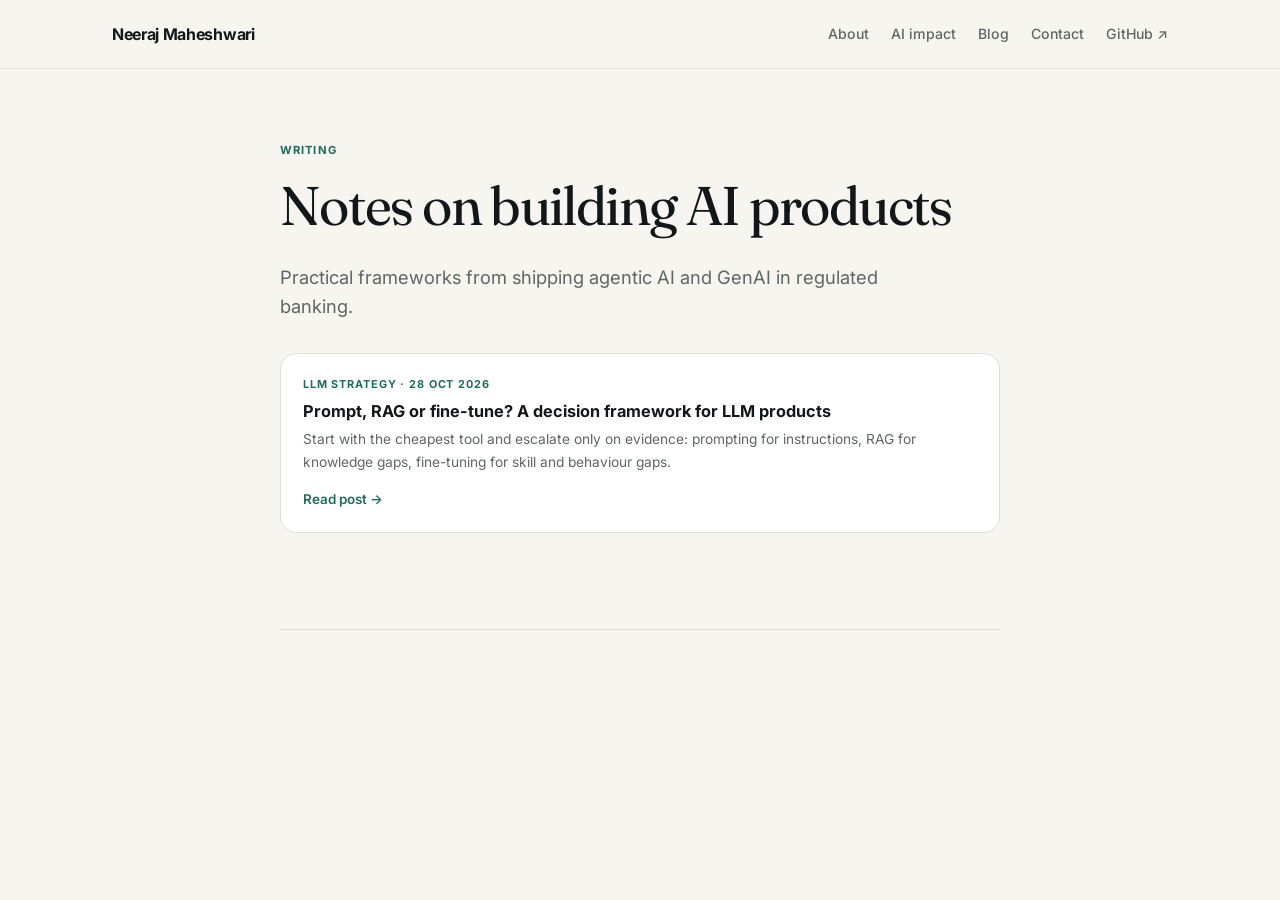
==== blog/index.html @ b1b87d0f "Add blog with post: Prompt, RAG or fine-tune? A decision framework for LLM products Co-Authored-By: " ====
<!doctype html>
<html lang="en">
<head>
  <meta charset="utf-8">
  <meta name="viewport" content="width=device-width, initial-scale=1">
  <meta name="description" content="Notes by Neeraj Maheshwari on building AI and GenAI products in banking and fintech.">
  <meta name="theme-color" content="#0f2a2e">
  <title>Blog | Neeraj Maheshwari</title>
  <link rel="preconnect" href="https://fonts.googleapis.com">
  <link rel="preconnect" href="https://fonts.gstatic.com" crossorigin>
  <link href="https://fonts.googleapis.com/css2?family=Fraunces:opsz,wght@9..144,400;9..144,500&family=Inter:wght@400;500;600;700&display=swap" rel="stylesheet">
  <link rel="stylesheet" href="../styles.css">
  <link rel="stylesheet" href="blog.css">
</head>
<body>
<header class="site-header">
  <div class="header-inner">
    <a class="name" href="../index.html">Neeraj Maheshwari</a>
    <nav aria-label="Main">
      <a href="../index.html#about">About</a>
      <a href="../index.html#impact">AI impact</a>
      <a href="index.html">Blog</a>
      <a href="../index.html#contact">Contact</a>
      <a href="https://github.com/Neeraj-Mh" target="_blank" rel="noreferrer">GitHub ↗</a>
    </nav>
  </div>
</header>

<main>
  <section class="blog-index">
    <p class="label">Writing</p>
    <h1>Notes on building AI products</h1>
    <p class="lead">Practical frameworks from shipping agentic AI and GenAI in regulated banking.</p>
    <ul class="post-list">
      <li>
        <a class="document" href="prompt-rag-or-fine-tune.html">
          <small>LLM strategy · 28 Oct 2026</small>
          <strong>Prompt, RAG or fine-tune? A decision framework for LLM products</strong>
          <span>Start with the cheapest tool and escalate only on evidence: prompting for instructions, RAG for knowledge gaps, fine-tuning for skill and behaviour gaps.</span>
          <em>Read post →</em>
        </a>
      </li>
    </ul>
  </section>
</main>
</body>
</html>
---- styles.css ----
:root {
  --bg: #f6f5f0;
  --surface: #ffffff;
  --surface-alt: #e9efec;
  --ink: #12181a;
  --muted: #5d6764;
  --line: #dcdfd8;
  --accent: #1f6b5c;
  --accent-soft: #d6e8e1;
  --dark: #0f2a2e;
  --on-dark: #eef5f2;
  --serif: "Fraunces", Georgia, serif;
  --sans: "Inter", system-ui, -apple-system, "Segoe UI", Arial, sans-serif;
}

@media (prefers-color-scheme: dark) {
  :root {
    --bg: #0d1415;
    --surface: #142022;
    --surface-alt: #172628;
    --ink: #e8efec;
    --muted: #9aa9a5;
    --line: #253538;
    --accent: #6fcfb3;
    --accent-soft: #1d3a36;
    --dark: #081011;
  }
}

* { box-sizing: border-box; }
html { scroll-behavior: smooth; scroll-padding-top: 80px; }
body { margin: 0; background: var(--bg); color: var(--ink); font: 16px/1.65 var(--sans); -webkit-font-smoothing: antialiased; }
a { color: inherit; }

/* Header */
.site-header { position: sticky; top: 0; z-index: 10; background: color-mix(in srgb, var(--bg) 88%, transparent); backdrop-filter: blur(10px); border-bottom: 1px solid var(--line); }
.header-inner, main, .footer-inner { max-width: 1120px; margin: 0 auto; padding: 0 32px; }
.header-inner { min-height: 68px; display: flex; align-items: center; justify-content: space-between; gap: 24px; }
.name { text-decoration: none; font-weight: 700; letter-spacing: -.02em; }
nav { display: flex; gap: 22px; flex-wrap: wrap; }
nav a { color: var(--muted); text-decoration: none; font-size: .88rem; font-weight: 500; }
nav a:hover { color: var(--accent); }

/* Sections */
main section { padding: 88px 0; border-bottom: 1px solid var(--line); }
.section-head { display: flex; align-items: baseline; gap: 16px; margin-bottom: 32px; }
.kicker { margin: 0; font-size: .78rem; font-weight: 700; color: var(--accent); letter-spacing: .08em; }
h1, h2 { font-family: var(--serif); font-weight: 400; letter-spacing: -.03em; }
h2 { font-size: clamp(1.9rem, 3.4vw, 2.5rem); line-height: 1.1; margin: 0; }
h3 { font-size: 1.02rem; line-height: 1.35; margin: 0 0 8px; }
.label, .card-tag { text-transform: uppercase; letter-spacing: .1em; font-size: .7rem; font-weight: 700; color: var(--accent); margin: 0 0 18px; }
.card-tag { margin-bottom: 10px; }

/* Hero */
.hero { display: grid; grid-template-columns: 1.4fr .8fr; gap: 64px; align-items: center; padding: 96px 0 72px; border-bottom: 0; }
.hero h1 { font-size: clamp(2.6rem, 5.4vw, 4.4rem); line-height: 1.02; margin: 0; }
.hero h1 em { font-style: italic; color: var(--accent); }
.lead { max-width: 600px; font-size: 1.15rem; line-height: 1.6; color: var(--muted); margin: 28px 0 32px; }
.cta-row { display: flex; flex-wrap: wrap; align-items: center; gap: 12px 14px; }
.button { display: inline-block; background: var(--ink); color: var(--bg); padding: 12px 20px; text-decoration: none; font-size: .9rem; font-weight: 600; border-radius: 999px; border: 1px solid var(--ink); transition: transform .15s ease, background .15s ease; }
.button:hover { transform: translateY(-1px); background: var(--accent); border-color: var(--accent); }
.button-ghost { background: transparent; color: var(--ink); }
.button-ghost:hover { color: var(--bg); }
.plain-link { margin-left: 6px; font-weight: 600; text-decoration: none; font-size: .9rem; }
.plain-link:hover { color: var(--accent); }
.portrait-wrap { aspect-ratio: 1; border-radius: 28px; overflow: hidden; background: var(--surface-alt); box-shadow: 0 30px 60px -30px rgba(15, 42, 46, .45); }
.portrait { width: 100%; height: 100%; object-fit: cover; display: block; }

/* Stats */
.stats { display: grid; grid-template-columns: repeat(4, 1fr); gap: 0; padding: 0; border: 1px solid var(--line); border-radius: 20px; background: var(--surface); margin-bottom: 0; overflow: hidden; }
.stats div { padding: 26px 24px; border-left: 1px solid var(--line); }
.stats div:first-child { border-left: 0; }
.stats strong { display: block; font-family: var(--serif); font-weight: 500; font-size: 2.3rem; line-height: 1; color: var(--accent); margin-bottom: 8px; }
.stats span { font-size: .86rem; color: var(--muted); }
main section.stats { border-bottom: 1px solid var(--line); }

/* About */
.prose { display: grid; grid-template-columns: 1fr 1fr; gap: 32px; }
.prose p { margin: 0; color: var(--muted); font-size: 1.02rem; }

/* Impact */
.impact-grid { display: grid; grid-template-columns: repeat(3, 1fr); gap: 18px; }
.impact-card { background: var(--surface); border: 1px solid var(--line); border-radius: 18px; padding: 28px; display: flex; flex-direction: column; }
.impact-card h3 { font-size: 1.2rem; }
.impact-card p { margin: 0; color: var(--muted); font-size: .94rem; }
.impact-card .card-tag { color: var(--accent); }
.impact-card .metric { margin-top: auto; padding-top: 18px; color: var(--accent); font-weight: 700; font-size: .95rem; }

/* Approach */
.steps { list-style: none; padding: 0; margin: 0; display: grid; grid-template-columns: repeat(5, 1fr); gap: 16px; counter-reset: step; }
.steps li { counter-increment: step; background: var(--surface); border: 1px solid var(--line); border-radius: 16px; padding: 22px 20px; }
.steps li::before { content: counter(step, decimal-leading-zero); display: block; font-family: var(--serif); font-size: 1.6rem; color: var(--accent); margin-bottom: 10px; }
.steps p { margin: 0; font-size: .88rem; color: var(--muted); }

/* Domains */
.domain-grid { display: grid; grid-template-columns: repeat(3, 1fr); gap: 36px 32px; }
.domain-grid div { border-top: 2px solid var(--accent); padding-top: 16px; }
.domain-grid p { margin: 0; font-size: .9rem; color: var(--muted); }

/* Experience */
.job { display: grid; grid-template-columns: 180px 1fr; gap: 28px; padding: 28px 0; border-top: 1px solid var(--line); }
.date { font-size: .84rem; color: var(--muted); margin: 2px 0 0; font-variant-numeric: tabular-nums; }
.job h3 { font-size: 1.1rem; }
.company { color: var(--accent); font-size: .9rem; font-weight: 500; margin: 0 0 12px; }
.job p:last-child { margin-bottom: 0; color: var(--muted); font-size: .93rem; }
.job ul { margin: 0; padding-left: 18px; font-size: .92rem; color: var(--muted); }
.job li { margin-bottom: 6px; }
.job li::marker { color: var(--accent); }

/* Work library */
.intro-text { max-width: 720px; color: var(--muted); margin: 0 0 12px; }
.sub-head { margin: 36px 0 16px; font-size: .78rem; text-transform: uppercase; letter-spacing: .1em; color: var(--muted); }
.card-list { display: grid; grid-template-columns: repeat(2, minmax(0, 1fr)); gap: 16px; }
.document { display: flex; flex-direction: column; gap: 6px; background: var(--surface); border: 1px solid var(--line); border-radius: 16px; padding: 22px; text-decoration: none; color: var(--ink); transition: border-color .15s ease, transform .15s ease; }
.document:hover { border-color: var(--accent); transform: translateY(-2px); }
.document small { color: var(--accent); text-transform: uppercase; font-size: .68rem; font-weight: 700; letter-spacing: .08em; }
.document strong { font-size: 1.02rem; line-height: 1.35; }
.document span { font-size: .86rem; color: var(--muted); white-space: pre-line; }
.document em { margin-top: auto; padding-top: 8px; font-style: normal; font-size: .84rem; font-weight: 600; color: var(--accent); }
.note { font-size: .86rem; color: var(--muted); }

/* Skills & education */
.tags { display: flex; flex-wrap: wrap; gap: 10px; padding: 0; margin: 0 0 40px; list-style: none; }
.tags li { background: var(--accent-soft); color: var(--ink); padding: 7px 14px; border-radius: 999px; font-size: .85rem; font-weight: 500; }
.edu-grid { display: grid; grid-template-columns: repeat(3, 1fr); gap: 18px; }
.edu-grid div { background: var(--surface); border: 1px solid var(--line); border-radius: 16px; padding: 22px; }
.edu-grid p:last-child { margin: 0; color: var(--muted); font-size: .9rem; }

/* Footer */
footer { background: var(--dark); color: var(--on-dark); padding: 88px 0 48px; }
footer h2 { max-width: 640px; margin-bottom: 24px; }
footer p { margin: 0 0 12px; }
footer a { color: #8ee0c6; font-weight: 600; text-decoration: none; }
footer a:hover { text-decoration: underline; }
footer small { color: #93a8a3; }

@media (max-width: 900px) {
  .impact-grid, .steps { grid-template-columns: 1fr 1fr; }
  .domain-grid, .edu-grid { grid-template-columns: 1fr 1fr; }
  .stats { grid-template-columns: 1fr 1fr; }
  .stats div:nth-child(3) { border-left: 0; }
  .stats div:nth-child(n+3) { border-top: 1px solid var(--line); }
}

@media (max-width: 700px) {
  .header-inner, main, .footer-inner { padding: 0 16px; }
  .header-inner { display: block; padding-top: 14px; padding-bottom: 12px; }
  nav { margin-top: 8px; gap: 8px 14px; }
  .hero { grid-template-columns: 1fr; gap: 36px; padding: 48px 0; }
  .portrait-wrap { max-width: 320px; }
  main section { padding: 60px 0; }
  .prose, .impact-grid, .steps, .domain-grid, .card-list, .edu-grid { grid-template-columns: 1fr; }
  .job { grid-template-columns: 1fr; gap: 6px; }
  .stats span { font-size: .8rem; }
  .stats strong { font-size: 1.9rem; }
}

@media (prefers-reduced-motion: reduce) {
  html { scroll-behavior: auto; }
  .button, .document { transition: none; }
}

/* Requirement documents show a one-line preview */
.document-compact { min-width: 0; }
.document-compact span { white-space: nowrap; overflow: hidden; text-overflow: ellipsis; }
---- blog/blog.css ----
/* Blog styles — builds on ../styles.css tokens */
.post, .blog-index { max-width: 720px; margin: 0 auto; padding: 72px 0 96px; }
.post-meta { color: var(--muted); font-size: .88rem; margin: 0 0 8px; }
.post h1, .blog-index h1 { font-size: clamp(2.2rem, 4.6vw, 3.4rem); line-height: 1.05; margin: 0 0 20px; }
.post .lead { margin: 0 0 40px; }
.post h2 { font-size: clamp(1.5rem, 2.8vw, 1.9rem); margin: 56px 0 16px; }
.post h3 { font-size: 1.12rem; margin: 32px 0 10px; }
.post p, .post li { font-size: 1.04rem; line-height: 1.75; }
.post ul { padding-left: 20px; }
.post li { margin-bottom: 8px; }
.post li::marker { color: var(--accent); }
.post code { font-size: .92em; background: var(--surface-alt); padding: 2px 6px; border-radius: 6px; }
.callout { background: var(--accent-soft); border-left: 3px solid var(--accent); border-radius: 0 14px 14px 0; padding: 18px 22px; margin: 28px 0; }
.callout p { margin: 0; }
.stage { display: inline-block; font-size: .72rem; font-weight: 700; letter-spacing: .1em; text-transform: uppercase; color: var(--accent); margin-bottom: 4px; }
.compare { width: 100%; border-collapse: collapse; margin: 24px 0; font-size: .93rem; }
.compare th, .compare td { text-align: left; padding: 12px 10px; border-bottom: 1px solid var(--line); vertical-align: top; }
.compare th { font-size: .74rem; text-transform: uppercase; letter-spacing: .08em; color: var(--muted); }
.table-wrap { overflow-x: auto; }
figure { margin: 32px 0; }
figure svg { width: 100%; height: auto; display: block; }
figcaption { text-align: center; font-size: .85rem; color: var(--muted); margin-top: 10px; }
.fc-box { fill: var(--surface); stroke: var(--line); stroke-width: 1.5; }
.fc-q { fill: var(--surface-alt); stroke: var(--accent); stroke-width: 1.5; }
.fc-go { fill: var(--accent-soft); stroke: var(--accent); stroke-width: 1.5; }
.fc-text { fill: var(--ink); font: 600 13px var(--sans); }
.fc-small { fill: var(--muted); font: 600 11px var(--sans); letter-spacing: .06em; }
.fc-line { stroke: var(--muted); stroke-width: 1.5; fill: none; }
.fc-arrow { fill: var(--muted); }
.back { display: inline-block; margin-top: 48px; font-weight: 600; text-decoration: none; color: var(--accent); }
.post-list { list-style: none; padding: 0; margin: 32px 0 0; display: grid; gap: 16px; }
@media (max-width: 700px) {
  .post, .blog-index { padding: 40px 0 64px; }
}
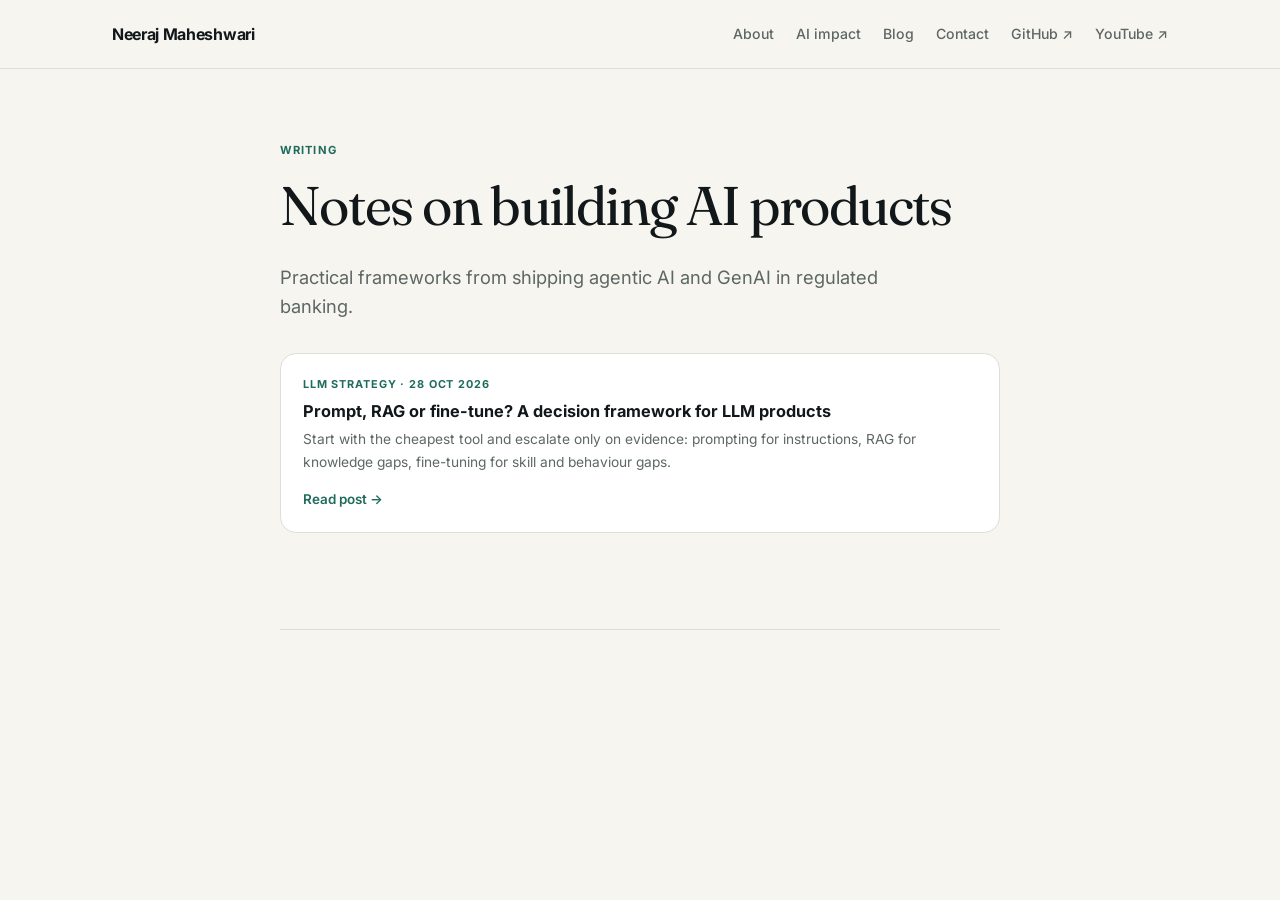
==== commit 3f2acb81: "Update site from AI PM / FDE résumé and add YouTube channel Adds the Forward Deployed Engineer posit" ====
--- a/blog/index.html
+++ b/blog/index.html
@@ -22,6 +22,7 @@
       <a href="index.html">Blog</a>
       <a href="../index.html#contact">Contact</a>
       <a href="https://github.com/Neeraj-Mh" target="_blank" rel="noreferrer">GitHub ↗</a>
+      <a href="https://www.youtube.com/@neeraj155" target="_blank" rel="noreferrer">YouTube ↗</a>
     </nav>
   </div>
 </header>
--- a/styles.css
+++ b/styles.css
@@ -163,3 +163,6 @@
 /* Requirement documents show a one-line preview */
 .document-compact { min-width: 0; }
 .document-compact span { white-space: nowrap; overflow: hidden; text-overflow: ellipsis; }
+
+.inline-link { color: var(--accent); font-weight: 600; text-decoration: none; }
+.inline-link:hover { text-decoration: underline; }
